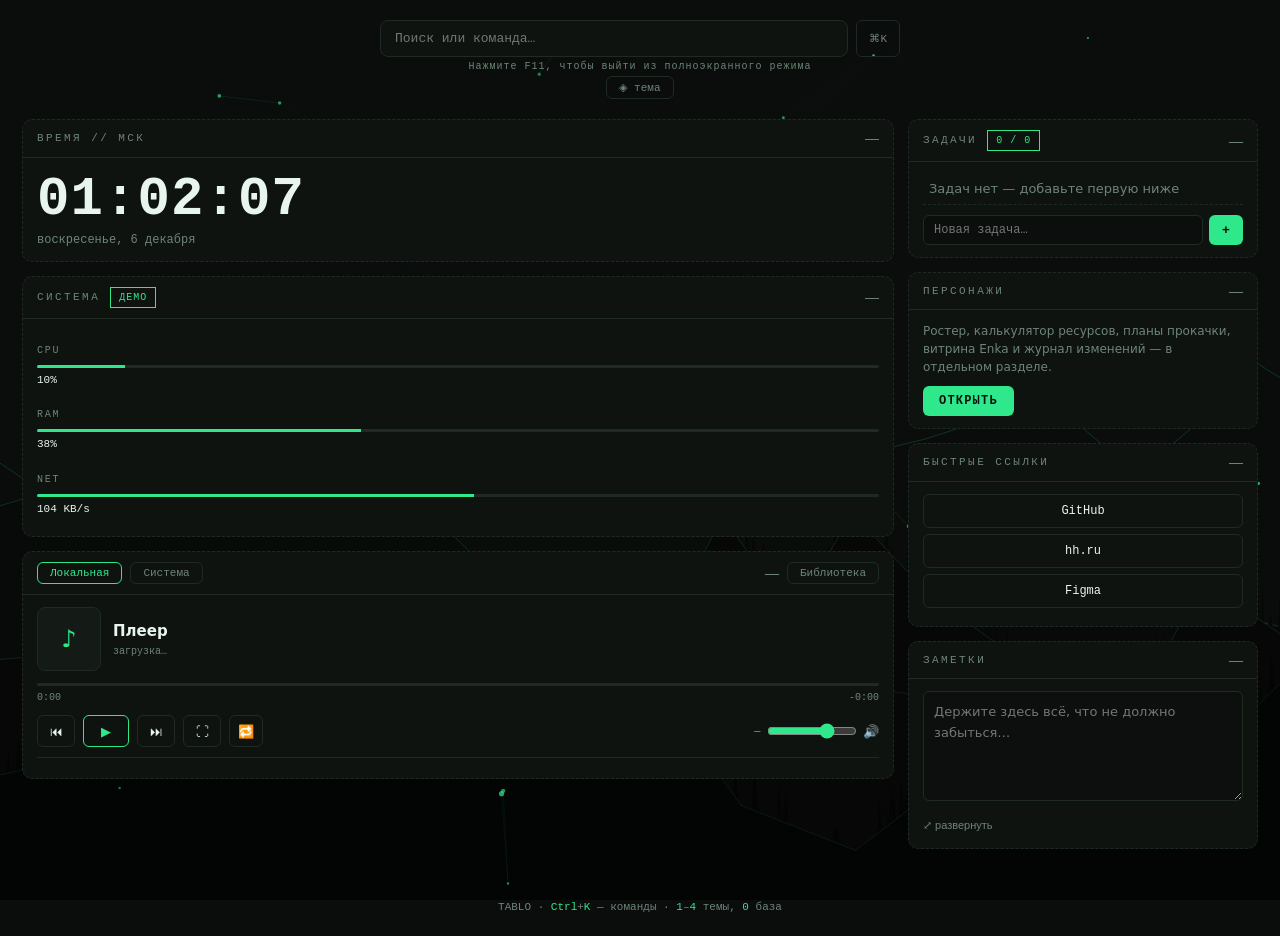
==== index.html @ 3f1c44b0 "first commit" ====
<!DOCTYPE html>
<html lang="ru">
<head>
<meta charset="utf-8">
<title>TABLO</title>
<meta name="viewport" content="width=device-width,initial-scale=1">
<style>
:root{
  --bg:#0a0d0b; --panel:#0f1310; --panel2:#141a16; --line:#1e2a22;
  --text:#e8f5ee; --muted:#6d8577; --accent:#2ee88b;
  --mono:'JetBrains Mono','Cascadia Code',Consolas,monospace;
  --h-font:'Inter',system-ui,sans-serif; --radius:8px;
}
body[data-theme="fern"]{--bg:#0a120c;--panel:#0e160f;--panel2:#122014;--line:#1d2f21;--text:#eaf7ea;--muted:#7a9a82;--accent:#7fd06a}
body[data-theme="orbit"]{--bg:#080b12;--panel:#0c101a;--panel2:#111827;--line:#1c2740;--text:#eaf0fa;--muted:#7583a3;--accent:#5aa7ff}
body[data-theme="xber"]{--bg:#060a0a;--panel:#0a1212;--panel2:#0e1919;--line:#173230;--text:#e6f7f4;--muted:#6d938d;--accent:#00e0c7}
body[data-theme="ex8"]{--bg:#050505;--panel:#0c0c0c;--panel2:#121212;--line:#1c1c1c;--text:#eaeaea;--muted:#7a7a7a;--accent:#e8e8e8}

*{box-sizing:border-box;margin:0;padding:0}
html,body{background:var(--bg);color:var(--text);font:300 14px/1.5 var(--h-font)}
::-webkit-scrollbar{width:8px;height:8px}
::-webkit-scrollbar-thumb{background:var(--line);border-radius:4px}
::-webkit-scrollbar-thumb:hover{background:var(--muted)}
#bg{position:fixed;inset:0;z-index:0}
#jserr{display:none;position:fixed;left:12px;bottom:12px;z-index:99;background:#2a0f0f;border:1px solid #a33;
  color:#ffb4b4;padding:8px 12px;font:12px var(--mono);border-radius:6px;max-width:70vw}
a{color:var(--accent)}

/* шапка */
.topbar{position:relative;z-index:5;display:flex;flex-direction:column;align-items:center;gap:4px;padding:20px 0 6px}
#cmdwrap{width:min(520px,90vw);display:flex;gap:8px;position:relative}
#cmdwrap input{flex:1;background:var(--panel);border:1px solid var(--line);border-radius:var(--radius);
  color:var(--text);font:13px var(--mono);padding:10px 14px;outline:none}
#cmdwrap input:focus{border-color:var(--accent)}
.hint{font:10px var(--mono);color:var(--muted);letter-spacing:.1em}

/* сетка виджетов */
#hud{position:relative;z-index:2;display:grid;grid-template-columns:minmax(0,1fr) 350px;gap:14px;
  padding:14px 22px 40px;align-items:start}
.hud-col{display:flex;flex-direction:column;gap:14px;min-width:0}
.widget{background:var(--panel);border:1px dashed var(--line);border-radius:10px;overflow:hidden}
.w-head{display:flex;align-items:center;gap:10px;padding:10px 14px;border-bottom:1px solid var(--line);
  font-family:var(--mono);font-size:11px;letter-spacing:.22em;color:var(--muted);text-transform:uppercase}
.w-collapse{margin-left:auto;background:none;border:none;color:var(--muted);cursor:pointer;font-size:14px}
.w-collapse:hover{color:var(--accent)}
.badge{border:1px solid var(--accent);color:var(--accent);font-family:var(--mono);font-size:10px;padding:2px 8px;letter-spacing:.1em}
.w-body{padding:12px 14px}

/* часы */
.clock-panel .time{font-family:var(--mono);font-size:54px;font-weight:800;letter-spacing:.02em;line-height:1.1}
.clock-panel .date{font-family:var(--mono);font-size:12px;color:var(--muted);margin-top:2px}

/* система */
.sys-item{padding:7px 0}
.sys-item .lbl{font-family:var(--mono);font-size:10px;letter-spacing:.18em;color:var(--muted)}
.bar{height:3px;background:var(--line);margin:6px 0 4px;border-radius:2px;overflow:hidden}
.bar-fill{height:100%;background:var(--accent);width:0;transition:width .5s}
.val{font-family:var(--mono);font-size:11px}

/* плеер */
.player-header{display:flex;gap:8px;padding:10px 14px;border-bottom:1px solid var(--line);flex-wrap:wrap}
.tabs{background:none;border:1px solid var(--line);color:var(--muted);padding:4px 12px;border-radius:6px;
  cursor:pointer;font-family:var(--mono);font-size:11px}
.tabs.active{color:var(--accent);border-color:var(--accent)}
.player-body{padding:12px 14px}
.player-top{display:flex;gap:12px;align-items:center}
.player-art{width:64px;height:64px;flex:none;border:1px solid var(--line);border-radius:8px;background:var(--panel2);
  display:flex;align-items:center;justify-content:center;font-size:24px;color:var(--accent);cursor:pointer}
.player-info{min-width:0;flex:1}
.player-info .title{font-weight:700;font-size:15px;white-space:nowrap;overflow:hidden;text-overflow:ellipsis}
.player-info .subtitle{font-family:var(--mono);font-size:10px;color:var(--muted);white-space:nowrap;overflow:hidden;text-overflow:ellipsis;margin-top:2px}
.progress-bar{height:3px;background:var(--line);margin:12px 0 4px;border-radius:2px;cursor:pointer}
.progress-fill{height:100%;background:var(--accent);width:0;border-radius:2px}
.times{display:flex;justify-content:space-between;font-family:var(--mono);font-size:10px;color:var(--muted)}
.player-controls{display:flex;gap:8px;align-items:center;margin-top:10px}
.ctl{background:none;border:1px solid var(--line);color:var(--text);width:38px;height:32px;border-radius:6px;cursor:pointer;font-size:13px}
.ctl:hover{border-color:var(--accent);color:var(--accent)}
.ctl.play{width:46px;border-color:var(--accent);color:var(--accent)}
.vol{display:flex;align-items:center;gap:6px;margin-left:auto}
.vol button{background:none;border:none;color:var(--muted);cursor:pointer;font-size:13px}
.vol input{width:90px;accent-color:var(--accent)}
.player-queue{max-height:190px;overflow:auto;margin-top:10px;border-top:1px solid var(--line);padding-top:8px}
.queue-item{padding:4px 6px;font-size:12px;cursor:pointer;border-radius:4px}
.queue-item:hover{background:var(--panel2)}
.queue-item.active{color:var(--accent)}
.queue-more{font-family:var(--mono);font-size:10px;color:var(--muted);padding:6px}

/* задачи */
.task-item{display:flex;justify-content:space-between;gap:8px;padding:5px 6px;font-size:13px;cursor:pointer;border-bottom:1px dashed var(--line)}
.task-item.done{color:var(--muted);text-decoration:line-through}
.task-item .rm{color:var(--muted)}
.task-item .rm:hover{color:#e06c6c}
.task-input-wrapper{display:flex;gap:6px;margin-top:10px}
.task-input-wrapper input{flex:1;background:rgba(0,0,0,.25);border:1px solid var(--line);border-radius:6px;
  color:var(--text);font:12px var(--mono);padding:7px 10px;outline:none}
.task-input-wrapper button{width:34px;background:var(--accent);border:none;border-radius:6px;color:#06130c;font-weight:700;cursor:pointer}

/* персонажи-виджет, ссылки */
.char-panel p,.links-panel p{font-size:12px;color:var(--muted);margin-bottom:10px}
.btn-accent{background:var(--accent);color:#06130c;border:none;border-radius:6px;padding:8px 16px;
  font-family:var(--mono);font-size:12px;font-weight:700;letter-spacing:.1em;cursor:pointer}
.q-link{display:block;background:none;border:1px solid var(--line);color:var(--text);border-radius:6px;
  padding:7px 10px;font-family:var(--mono);font-size:12px;text-decoration:none;margin-bottom:6px;text-align:center}
.q-link:hover{border-color:var(--accent);color:var(--accent)}

/* заметки */
#notesInline{width:100%;min-height:110px;background:rgba(0,0,0,.2);border:1px solid var(--line);border-radius:6px;
  color:var(--text);font:13px/1.6 var(--h-font);padding:10px;resize:vertical;outline:none}
#notesInline:focus{border-color:var(--accent)}

#foot{position:relative;z-index:2;text-align:center;font-family:var(--mono);font-size:11px;color:var(--muted);padding:10px 0 20px}
#foot code{color:var(--accent)}

/* оверлеи */
.overlay{position:fixed;inset:0;z-index:50;display:none;background:rgba(4,8,7,.72);backdrop-filter:blur(6px)}
.overlay.on{display:flex;align-items:center;justify-content:center}
.page-box{width:min(1200px,94vw);height:min(760px,92vh);background:var(--bg);border:1px solid var(--line);
  border-radius:12px;overflow:hidden;display:flex;flex-direction:column}
.page-head{display:flex;align-items:center;gap:14px;padding:14px 18px;border-bottom:1px solid var(--line);
  font-family:var(--mono);font-size:12px;letter-spacing:.2em;color:var(--accent)}
.page-close{margin-left:auto;background:none;border:1px solid var(--line);color:var(--muted);
  border-radius:6px;width:32px;height:32px;cursor:pointer}
.page-close:hover{color:var(--accent);border-color:var(--accent)}

/* персонажи */
.cp-grid{display:grid;grid-template-columns:280px 1fr;min-height:0;flex:1}
#cpRoster{overflow-y:auto;border-right:1px solid var(--line)}
.cp-rtile{padding:9px 12px;border-bottom:1px solid var(--line);cursor:pointer}
.cp-rtile:hover{background:var(--panel2)}
.cp-rtile.act{background:var(--panel2)}
.cp-rtile .nm{font-weight:700;font-size:13px}
.cp-rtile .sub{font-family:var(--mono);font-size:10px;color:var(--muted)}
.cp-right{overflow-y:auto;padding:16px 18px}
.cpc-name{font-size:20px;font-weight:800}
.cpc-sub{font-family:var(--mono);font-size:11px;color:var(--muted);margin-top:2px}
.cpc-lvl{font-family:var(--mono);font-size:10px;color:var(--muted);letter-spacing:.12em;text-transform:uppercase;margin-top:8px}
.cpc-top{display:flex;gap:14px;align-items:flex-start}
.cpc-hex{width:76px;height:84px;flex:none;clip-path:polygon(50% 0,100% 25%,100% 75%,50% 100%,0 75%,0 25%);
  background:var(--panel2);display:flex;align-items:center;justify-content:center;font-size:30px;font-weight:800;color:var(--accent)}
.calc{display:grid;grid-template-columns:repeat(4,1fr);gap:8px;margin:14px 0}
.calc label{font-family:var(--mono);font-size:9px;letter-spacing:.12em;color:var(--muted);display:block;margin-bottom:4px}
.calc input{width:100%;background:rgba(0,0,0,.3);border:1px solid var(--line);border-radius:6px;
  color:var(--text);font-family:var(--mono);font-size:13px;padding:7px 9px;outline:none}
.calc input:focus{border-color:var(--accent)}
.mrow{display:flex;justify-content:space-between;gap:10px;padding:5px 0;border-bottom:1px dashed var(--line);font-size:12px}
.sec-ttl{font-family:var(--mono);font-size:10px;letter-spacing:.2em;color:var(--muted);text-transform:uppercase;margin:16px 0 8px}
.pl-card{border:1px solid var(--line);border-radius:8px;padding:10px 12px;margin-bottom:10px}
.pl-head{display:flex;justify-content:space-between;align-items:center;margin-bottom:6px}
.pl-head .nm{font-weight:700;font-size:13px}
.pl-head .del{cursor:pointer;color:var(--muted)}
.pl-head .del:hover{color:#e06c6c}
.pl-head .upd{font-family:var(--mono);font-size:9px;color:var(--muted);margin-left:8px}
.pl-item{display:flex;gap:8px;align-items:center;padding:4px 0;font-size:12px;border-bottom:1px dashed var(--line)}
.pl-item.ok{color:var(--muted);text-decoration:line-through}
.pl-item .cnt{font-family:var(--mono);font-size:11px;min-width:110px}
.pl-item .nmx{flex:1}
.pl-dec button{margin-left:4px;background:none;border:1px solid var(--line);color:var(--text);
  border-radius:4px;cursor:pointer;font-size:10px;padding:2px 7px}
.pl-dec button:hover{border-color:var(--accent);color:var(--accent)}

/* Enka / журнал / todo */
.enk-wrap{margin-top:18px;border-top:1px dashed var(--line);padding-top:14px}
.enk-head{display:flex;gap:10px;align-items:center;margin-bottom:10px;flex-wrap:wrap}
.enk-ttl{font-family:var(--mono);letter-spacing:.2em;font-size:11px;color:var(--muted)}
.enk-profile{font-size:12px;color:var(--muted);margin-bottom:10px}
.enk-row{display:flex;gap:10px;align-items:baseline;padding:7px 10px;border:1px solid var(--line);
  border-radius:var(--radius);margin-bottom:6px;flex-wrap:wrap}
.enk-name{font-weight:600;font-size:13px;min-width:150px}
.enk-sub{font-family:var(--mono);font-size:10px;color:var(--muted)}
.enk-star{color:#e8c34a;font-size:10px;letter-spacing:1px}
.enk-sel{background:rgba(0,0,0,.25);border:1px solid var(--line);border-radius:var(--radius);
  color:var(--text);font-family:var(--mono);font-size:11px;padding:4px 6px;outline:none;margin-left:auto}
.enk-sel option{background:#10141a;color:#eee}
.clog-row{display:flex;gap:10px;font-size:12px;padding:5px 6px;border-bottom:1px dashed var(--line)}
.clog-row .ts{font-family:var(--mono);font-size:10px;color:var(--muted);min-width:120px;font-variant-numeric:tabular-nums}
.clog-more{font-family:var(--mono);font-size:10px;color:var(--muted);padding:6px 0}
.todo-row{display:flex;justify-content:space-between;gap:10px;padding:5px 6px;font-size:12px;border-bottom:1px dashed var(--line)}
.todo-row b{font-variant-numeric:tabular-nums}

/* полноэкранный плеер */
.pf-box{width:min(520px,92vw);border:1px solid var(--line);background:var(--bg);border-radius:12px;padding:22px;position:relative;text-align:center}
.pf-close{position:absolute;top:12px;right:12px;background:none;border:1px solid var(--line);color:var(--muted);
  border-radius:6px;width:32px;height:32px;cursor:pointer}
.pf-close:hover{color:var(--accent);border-color:var(--accent)}
.pf-art{width:120px;height:120px;margin:6px auto 0;border:1px solid var(--line);border-radius:12px;background:var(--panel2);
  display:flex;align-items:center;justify-content:center;font-size:44px;color:var(--accent)}
.pf-title{font-size:18px;font-weight:800;margin-top:14px}
.pf-sub{font-family:var(--mono);font-size:11px;color:var(--muted);margin-top:4px}
.pf-controls{display:flex;gap:10px;justify-content:center;margin-top:18px}
.pf-controls .ctl{width:46px;height:40px}

/* палитра команд */
#palette{position:fixed;inset:0;z-index:70;display:none;background:rgba(4,8,7,.6);backdrop-filter:blur(4px)}
#palette.on{display:flex;align-items:flex-start;justify-content:center;padding-top:18vh}
.pal-box{width:min(560px,92vw);background:var(--bg);border:1px solid var(--accent);border-radius:10px;overflow:hidden;
  box-shadow:0 30px 80px rgba(0,0,0,.5)}
.pal-input{width:100%;background:none;border:none;outline:none;color:var(--text);padding:14px;font-family:var(--mono);font-size:14px}
.pal-list{max-height:320px;overflow:auto;border-top:1px solid var(--line)}
.pal-item{display:flex;justify-content:space-between;gap:10px;padding:9px 14px;font-size:13px;cursor:pointer}
.pal-item.sel,.pal-item:hover{background:rgba(46,232,139,.1)}
.pal-item .k{font-family:var(--mono);font-size:10px;color:var(--muted)}

@media (max-width:1100px){#hud{grid-template-columns:1fr}}
</style>
</head>
<body>
<canvas id="bg"></canvas>
<div id="jserr"></div>

<header class="topbar">
  <div id="cmdwrap">
    <input id="cmdInput" placeholder="Поиск или команда…" autocomplete="off">
    <button id="btnCmds" class="tabs" title="Палитра команд">⌘K</button>
  </div>
  <div class="hint">Нажмите F11, чтобы выйти из полноэкранного режима</div>
  <button id="btnTheme" class="tabs">◈ тема</button>
</header>

<div id="hud">
  <div class="hud-col">
    <div class="widget clock-panel">
      <div class="w-head"><span>Время // МСК</span><button class="w-collapse">—</button></div>
      <div class="w-body">
        <div class="time">00:00:00</div>
        <div class="date">—</div>
      </div>
    </div>

    <div class="widget sys-panel">
      <div class="w-head"><span>Система</span><span class="badge" id="sysBadge">ДЕМО</span><button class="w-collapse">—</button></div>
      <div class="w-body">
        <div class="sys-item"><span class="lbl">CPU</span><div class="bar"><div class="bar-fill"></div></div><div class="val">0%</div></div>
        <div class="sys-item"><span class="lbl">RAM</span><div class="bar"><div class="bar-fill"></div></div><div class="val">0%</div></div>
        <div class="sys-item"><span class="lbl">NET</span><div class="bar"><div class="bar-fill"></div></div><div class="val">0 KB/s</div></div>
      </div>
    </div>

    <div class="widget player-panel">
      <div class="player-header">
        <button class="tabs active">Локальная</button>
        <button class="tabs">Система</button>
        <button class="w-collapse">—</button>
      </div>
      <div class="player-body">
        <div class="player-top">
          <div class="player-art">♪</div>
          <div class="player-info">
            <div class="title">Плеер</div>
            <div class="subtitle">загрузка…</div>
          </div>
        </div>
        <div class="progress-bar"><div class="progress-fill"></div></div>
        <div class="times"><span class="time-cur">0:00</span><span class="time-left">-0:00</span></div>
        <div class="player-controls">
          <button class="ctl" id="prev">⏮</button>
          <button class="ctl play" id="play">▶</button>
          <button class="ctl" id="next">⏭</button>
          <button class="ctl" id="btnFull" title="Полный экран">⛶</button>
          <div class="vol">
            <button class="vminus" title="Тише">−</button>
            <input type="range" min="0" max="100" value="70">
            <button class="mute">🔊</button>
          </div>
        </div>
        <div class="player-queue"></div>
      </div>
    </div>
  </div>

  <div class="hud-col">
    <div class="widget tasks-panel">
      <div class="w-head"><span>Задачи</span><span class="badge" id="taskCount">0 / 0</span><button class="w-collapse">—</button></div>
      <div class="w-body">
        <div id="mainTasks"></div>
        <div class="task-input-wrapper">
          <input placeholder="Новая задача…">
          <button>+</button>
        </div>
      </div>
    </div>

    <div class="widget char-panel">
      <div class="w-head"><span>Персонажи</span><button class="w-collapse">—</button></div>
      <div class="w-body">
        <p>Ростер, калькулятор ресурсов, планы прокачки, витрина Enka и журнал изменений — в отдельном разделе.</p>
        <button class="btn-accent" id="btnChars">ОТКРЫТЬ</button>
      </div>
    </div>

    <div class="widget links-panel">
      <div class="w-head"><span>Быстрые ссылки</span><button class="w-collapse">—</button></div>
      <div class="w-body">
        <a class="q-link" href="https://github.com" target="_blank">GitHub</a>
        <a class="q-link" href="https://hh.ru" target="_blank">hh.ru</a>
        <a class="q-link" href="https://figma.com" target="_blank">Figma</a>
      </div>
    </div>

    <div class="widget notes-panel">
      <div class="w-head"><span>Заметки</span><button class="w-collapse">—</button></div>
      <div class="w-body">
        <textarea id="notesInline" placeholder="Держите здесь всё, что не должно забыться…"></textarea>
      </div>
    </div>
  </div>
</div>

<div id="foot"></div>

<!-- полный экран плеера -->
<div id="playerFull" class="overlay">
  <div class="pf-box">
    <button class="pf-close">✕</button>
    <div class="pf-art">♪</div>
    <div class="pf-title">—</div>
    <div class="pf-sub">—</div>
    <div class="pf-controls">
      <button class="ctl" id="pfPrev">⏮</button>
      <button class="ctl play" id="pfPlay">▶</button>
      <button class="ctl" id="pfNext">⏭</button>
    </div>
  </div>
</div>

<!-- персонажи -->
<div id="charsPage" class="overlay">
  <div class="page-box">
    <div class="page-head"><span>ПЕРСОНАЖИ // GENSHIN</span><button class="page-close" id="cpBack">✕</button></div>
    <div class="cp-grid">
      <div id="cpRoster"></div>
      <div class="cp-right" id="cpRight">
        <div id="cpCard"></div>
        <div class="calc">
          <div><label>УР. СЕЙЧАС</label><input id="cpLvlCur" type="number" value="1" min="1" max="89"></div>
          <div><label>УР. ЦЕЛЬ</label><input id="cpLvlTgt" type="number" value="90" min="2" max="90"></div>
          <div><label>ТАЛАНТ СЕЙЧАС</label><input id="cpTalCur" type="number" value="1" min="1" max="9"></div>
          <div><label>ТАЛАНТ ЦЕЛЬ</label><input id="cpTalTgt" type="number" value="10" min="1" max="10"></div>
        </div>
        <div id="cpRes"></div>
        <div style="margin:14px 0"><button class="btn-accent" id="cpToPlan">Добавить в план ✚</button></div>
        <div class="sec-ttl">Планы прокачки</div>
        <div id="cpPlans"></div>
      </div>
    </div>
  </div>
</div>

<!-- палитра команд -->
<div id="palette">
  <div class="pal-box">
    <input class="pal-input" placeholder="Команда…">
    <div class="pal-list"></div>
  </div>
</div>

<script src="assets/js/index.js"></script>
</body>
</html>
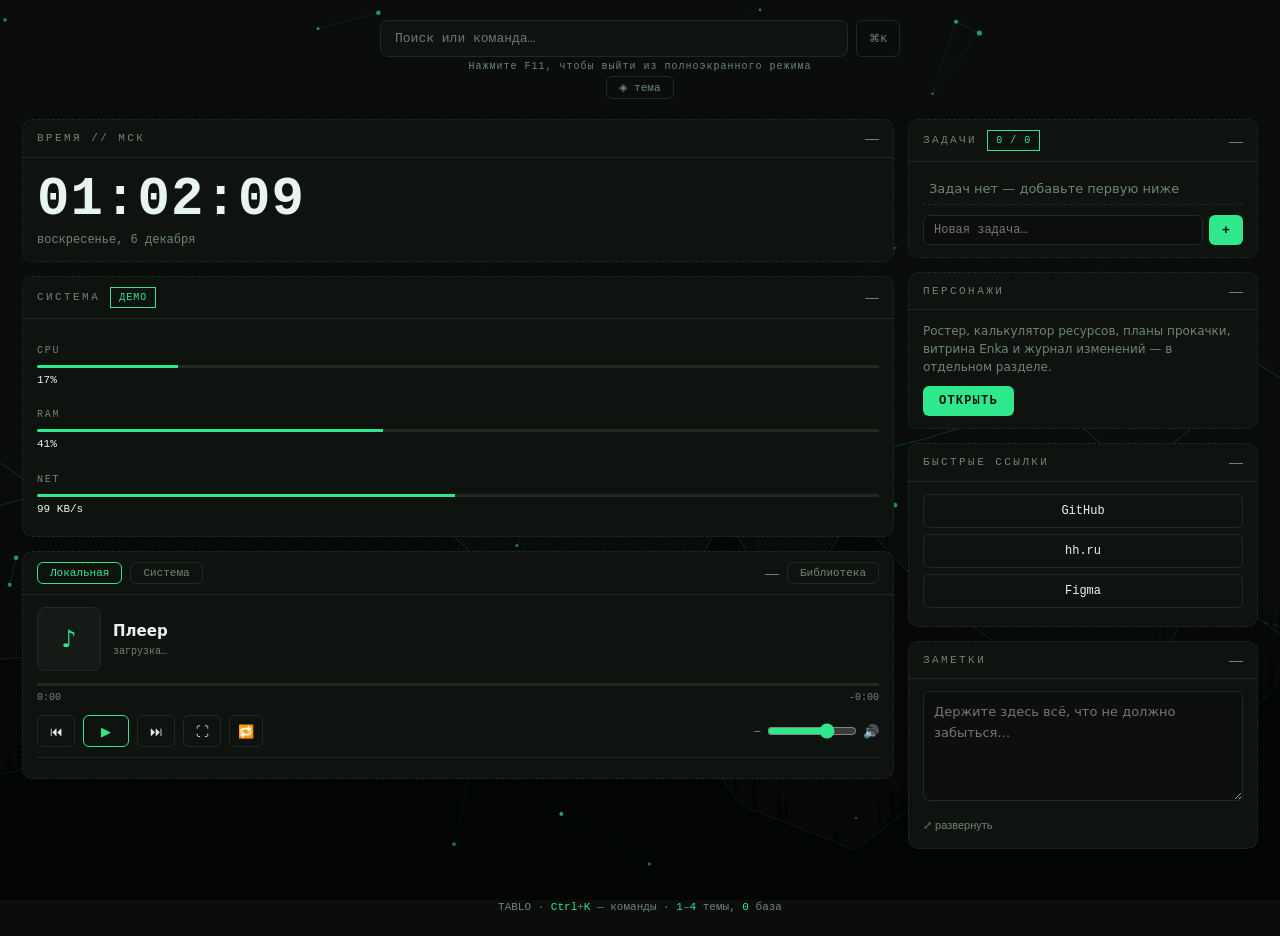
==== commit 677d53cc: "Update index.html" ====
--- a/index.html
+++ b/index.html
@@ -4,6 +4,7 @@
 <meta charset="utf-8">
 <title>TABLO</title>
 <meta name="viewport" content="width=device-width,initial-scale=1">
+ <link rel="icon" href="favicon.png">
 <style>
 :root{
   --bg:#0a0d0b; --panel:#0f1310; --panel2:#141a16; --line:#1e2a22;
@@ -355,4 +356,4 @@
 
 <script src="assets/js/index.js"></script>
 </body>
-</html>+</html>
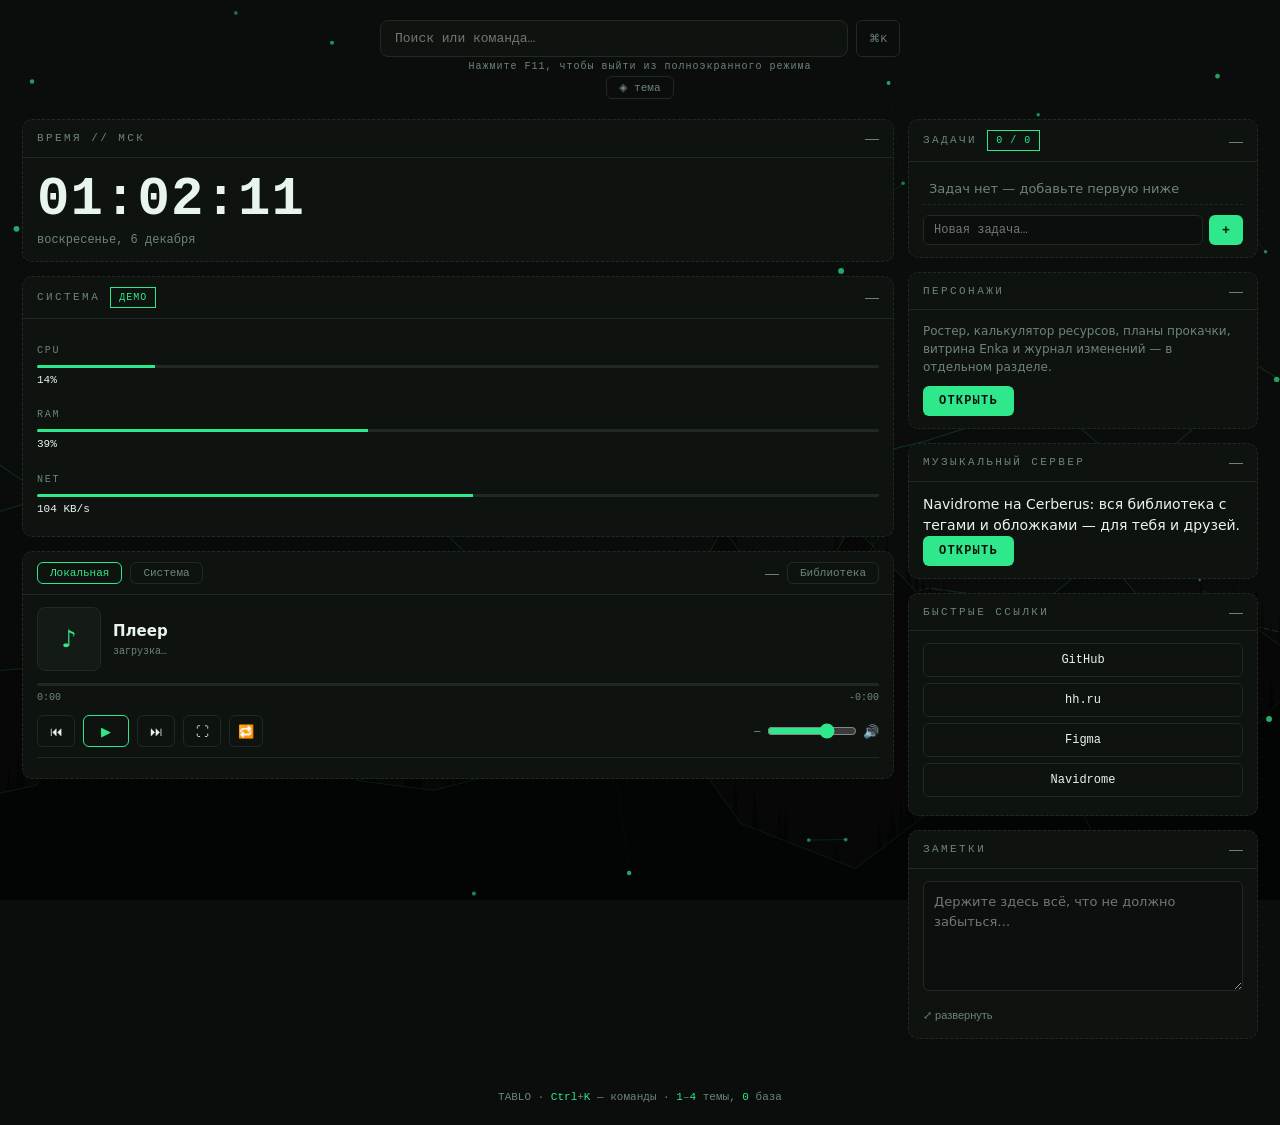
==== commit 7615426b: "Update index.html" ====
--- a/index.html
+++ b/index.html
@@ -4,7 +4,6 @@
 <meta charset="utf-8">
 <title>TABLO</title>
 <meta name="viewport" content="width=device-width,initial-scale=1">
- <link rel="icon" href="favicon.png">
 <style>
 :root{
   --bg:#0a0d0b; --panel:#0f1310; --panel2:#141a16; --line:#1e2a22;
@@ -288,12 +287,22 @@
       </div>
     </div>
 
+
+    <div class="widget music-panel">
+      <div class="w-head"><span>Музыкальный сервер</span><button class="w-collapse">—</button></div>
+      <div class="w-body">
+        <p>Navidrome на Cerberus: вся библиотека с тегами и обложками — для тебя и друзей.</p>
+        <button class="btn-accent" id="btnMusic">ОТКРЫТЬ</button>
+      </div>
+    </div>
+
     <div class="widget links-panel">
       <div class="w-head"><span>Быстрые ссылки</span><button class="w-collapse">—</button></div>
       <div class="w-body">
         <a class="q-link" href="https://github.com" target="_blank">GitHub</a>
         <a class="q-link" href="https://hh.ru" target="_blank">hh.ru</a>
         <a class="q-link" href="https://figma.com" target="_blank">Figma</a>
+        <a class="q-link" href="http://192.168.0.203:4533" target="_blank">Navidrome</a>
       </div>
     </div>
 
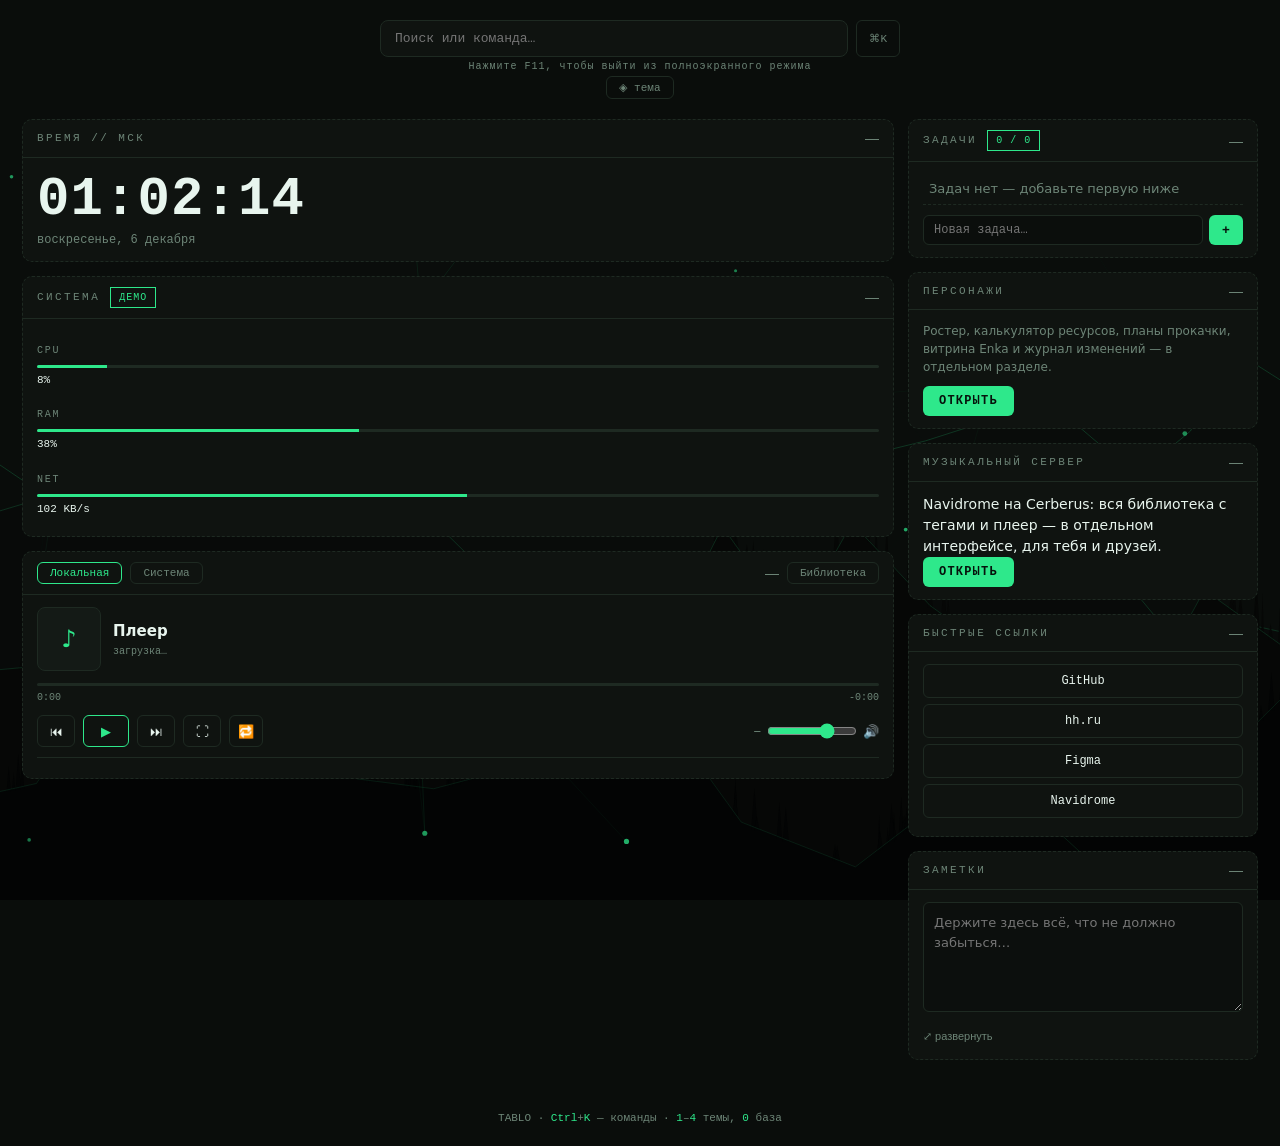
==== commit 7c078c23: "Update index.html" ====
--- a/index.html
+++ b/index.html
@@ -287,11 +287,10 @@
       </div>
     </div>
 
-
     <div class="widget music-panel">
       <div class="w-head"><span>Музыкальный сервер</span><button class="w-collapse">—</button></div>
       <div class="w-body">
-        <p>Navidrome на Cerberus: вся библиотека с тегами и обложками — для тебя и друзей.</p>
+        <p>Navidrome на Cerberus: вся библиотека с тегами и плеер — в отдельном интерфейсе, для тебя и друзей.</p>
         <button class="btn-accent" id="btnMusic">ОТКРЫТЬ</button>
       </div>
     </div>
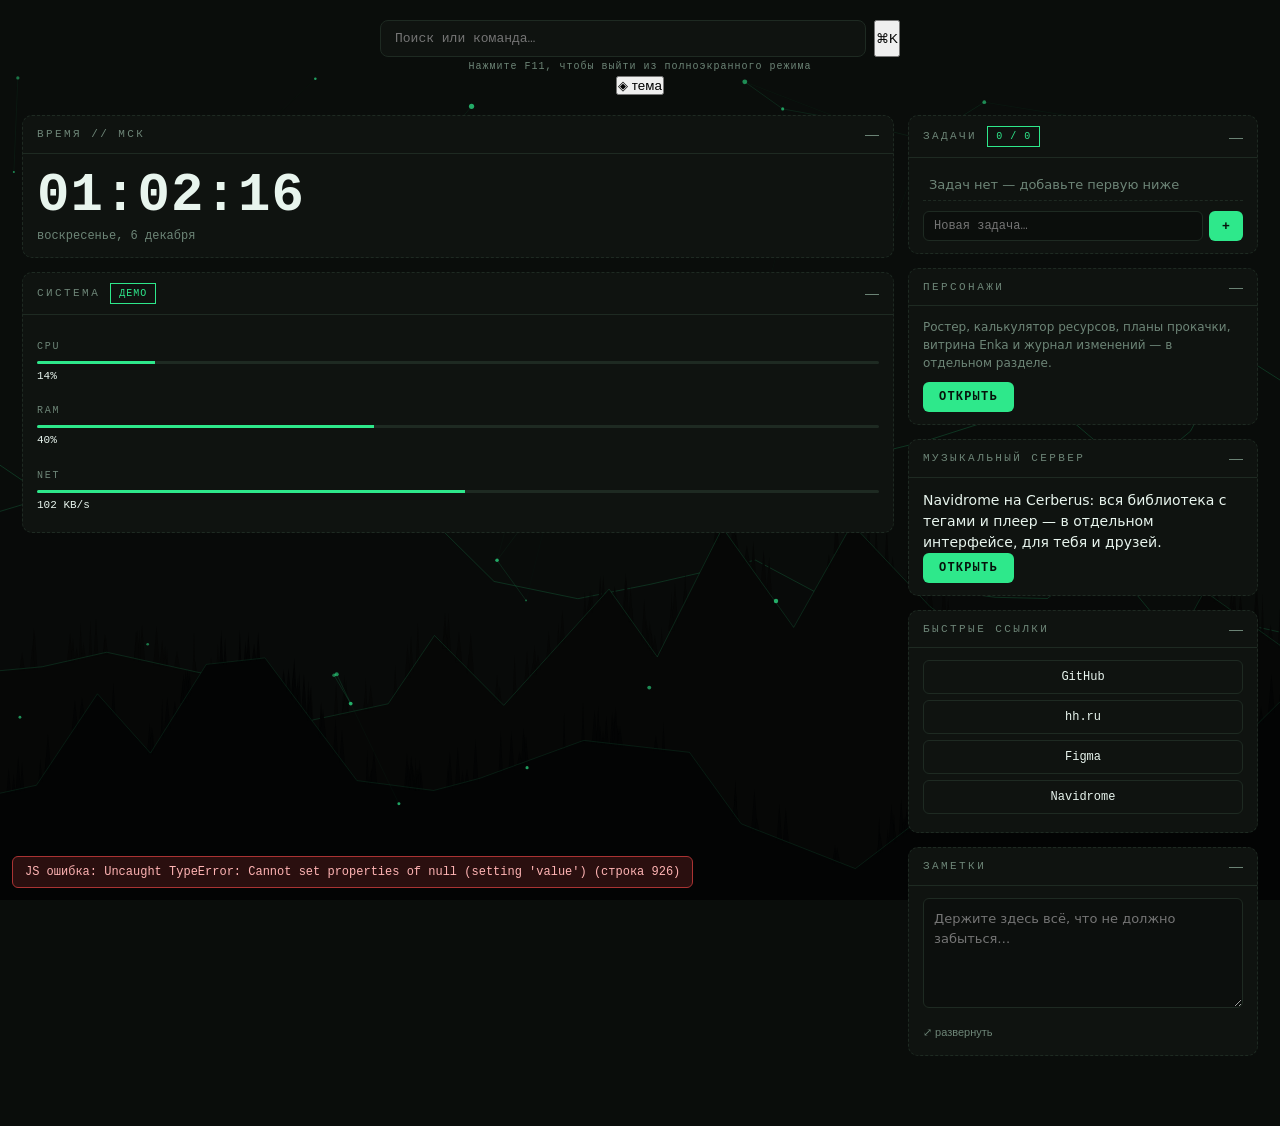
==== commit 6038ba3c: "Update index.html" ====
--- a/index.html
+++ b/index.html
@@ -56,34 +56,6 @@
 .bar{height:3px;background:var(--line);margin:6px 0 4px;border-radius:2px;overflow:hidden}
 .bar-fill{height:100%;background:var(--accent);width:0;transition:width .5s}
 .val{font-family:var(--mono);font-size:11px}
-
-/* плеер */
-.player-header{display:flex;gap:8px;padding:10px 14px;border-bottom:1px solid var(--line);flex-wrap:wrap}
-.tabs{background:none;border:1px solid var(--line);color:var(--muted);padding:4px 12px;border-radius:6px;
-  cursor:pointer;font-family:var(--mono);font-size:11px}
-.tabs.active{color:var(--accent);border-color:var(--accent)}
-.player-body{padding:12px 14px}
-.player-top{display:flex;gap:12px;align-items:center}
-.player-art{width:64px;height:64px;flex:none;border:1px solid var(--line);border-radius:8px;background:var(--panel2);
-  display:flex;align-items:center;justify-content:center;font-size:24px;color:var(--accent);cursor:pointer}
-.player-info{min-width:0;flex:1}
-.player-info .title{font-weight:700;font-size:15px;white-space:nowrap;overflow:hidden;text-overflow:ellipsis}
-.player-info .subtitle{font-family:var(--mono);font-size:10px;color:var(--muted);white-space:nowrap;overflow:hidden;text-overflow:ellipsis;margin-top:2px}
-.progress-bar{height:3px;background:var(--line);margin:12px 0 4px;border-radius:2px;cursor:pointer}
-.progress-fill{height:100%;background:var(--accent);width:0;border-radius:2px}
-.times{display:flex;justify-content:space-between;font-family:var(--mono);font-size:10px;color:var(--muted)}
-.player-controls{display:flex;gap:8px;align-items:center;margin-top:10px}
-.ctl{background:none;border:1px solid var(--line);color:var(--text);width:38px;height:32px;border-radius:6px;cursor:pointer;font-size:13px}
-.ctl:hover{border-color:var(--accent);color:var(--accent)}
-.ctl.play{width:46px;border-color:var(--accent);color:var(--accent)}
-.vol{display:flex;align-items:center;gap:6px;margin-left:auto}
-.vol button{background:none;border:none;color:var(--muted);cursor:pointer;font-size:13px}
-.vol input{width:90px;accent-color:var(--accent)}
-.player-queue{max-height:190px;overflow:auto;margin-top:10px;border-top:1px solid var(--line);padding-top:8px}
-.queue-item{padding:4px 6px;font-size:12px;cursor:pointer;border-radius:4px}
-.queue-item:hover{background:var(--panel2)}
-.queue-item.active{color:var(--accent)}
-.queue-more{font-family:var(--mono);font-size:10px;color:var(--muted);padding:6px}
 
 /* задачи */
 .task-item{display:flex;justify-content:space-between;gap:8px;padding:5px 6px;font-size:13px;cursor:pointer;border-bottom:1px dashed var(--line)}
@@ -177,18 +149,6 @@
 .todo-row{display:flex;justify-content:space-between;gap:10px;padding:5px 6px;font-size:12px;border-bottom:1px dashed var(--line)}
 .todo-row b{font-variant-numeric:tabular-nums}
 
-/* полноэкранный плеер */
-.pf-box{width:min(520px,92vw);border:1px solid var(--line);background:var(--bg);border-radius:12px;padding:22px;position:relative;text-align:center}
-.pf-close{position:absolute;top:12px;right:12px;background:none;border:1px solid var(--line);color:var(--muted);
-  border-radius:6px;width:32px;height:32px;cursor:pointer}
-.pf-close:hover{color:var(--accent);border-color:var(--accent)}
-.pf-art{width:120px;height:120px;margin:6px auto 0;border:1px solid var(--line);border-radius:12px;background:var(--panel2);
-  display:flex;align-items:center;justify-content:center;font-size:44px;color:var(--accent)}
-.pf-title{font-size:18px;font-weight:800;margin-top:14px}
-.pf-sub{font-family:var(--mono);font-size:11px;color:var(--muted);margin-top:4px}
-.pf-controls{display:flex;gap:10px;justify-content:center;margin-top:18px}
-.pf-controls .ctl{width:46px;height:40px}
-
 /* палитра команд */
 #palette{position:fixed;inset:0;z-index:70;display:none;background:rgba(4,8,7,.6);backdrop-filter:blur(4px)}
 #palette.on{display:flex;align-items:flex-start;justify-content:center;padding-top:18vh}
@@ -234,37 +194,6 @@
         <div class="sys-item"><span class="lbl">NET</span><div class="bar"><div class="bar-fill"></div></div><div class="val">0 KB/s</div></div>
       </div>
     </div>
-
-    <div class="widget player-panel">
-      <div class="player-header">
-        <button class="tabs active">Локальная</button>
-        <button class="tabs">Система</button>
-        <button class="w-collapse">—</button>
-      </div>
-      <div class="player-body">
-        <div class="player-top">
-          <div class="player-art">♪</div>
-          <div class="player-info">
-            <div class="title">Плеер</div>
-            <div class="subtitle">загрузка…</div>
-          </div>
-        </div>
-        <div class="progress-bar"><div class="progress-fill"></div></div>
-        <div class="times"><span class="time-cur">0:00</span><span class="time-left">-0:00</span></div>
-        <div class="player-controls">
-          <button class="ctl" id="prev">⏮</button>
-          <button class="ctl play" id="play">▶</button>
-          <button class="ctl" id="next">⏭</button>
-          <button class="ctl" id="btnFull" title="Полный экран">⛶</button>
-          <div class="vol">
-            <button class="vminus" title="Тише">−</button>
-            <input type="range" min="0" max="100" value="70">
-            <button class="mute">🔊</button>
-          </div>
-        </div>
-        <div class="player-queue"></div>
-      </div>
-    </div>
   </div>
 
   <div class="hud-col">
@@ -315,21 +244,6 @@
 </div>
 
 <div id="foot"></div>
-
-<!-- полный экран плеера -->
-<div id="playerFull" class="overlay">
-  <div class="pf-box">
-    <button class="pf-close">✕</button>
-    <div class="pf-art">♪</div>
-    <div class="pf-title">—</div>
-    <div class="pf-sub">—</div>
-    <div class="pf-controls">
-      <button class="ctl" id="pfPrev">⏮</button>
-      <button class="ctl play" id="pfPlay">▶</button>
-      <button class="ctl" id="pfNext">⏭</button>
-    </div>
-  </div>
-</div>
 
 <!-- персонажи -->
 <div id="charsPage" class="overlay">
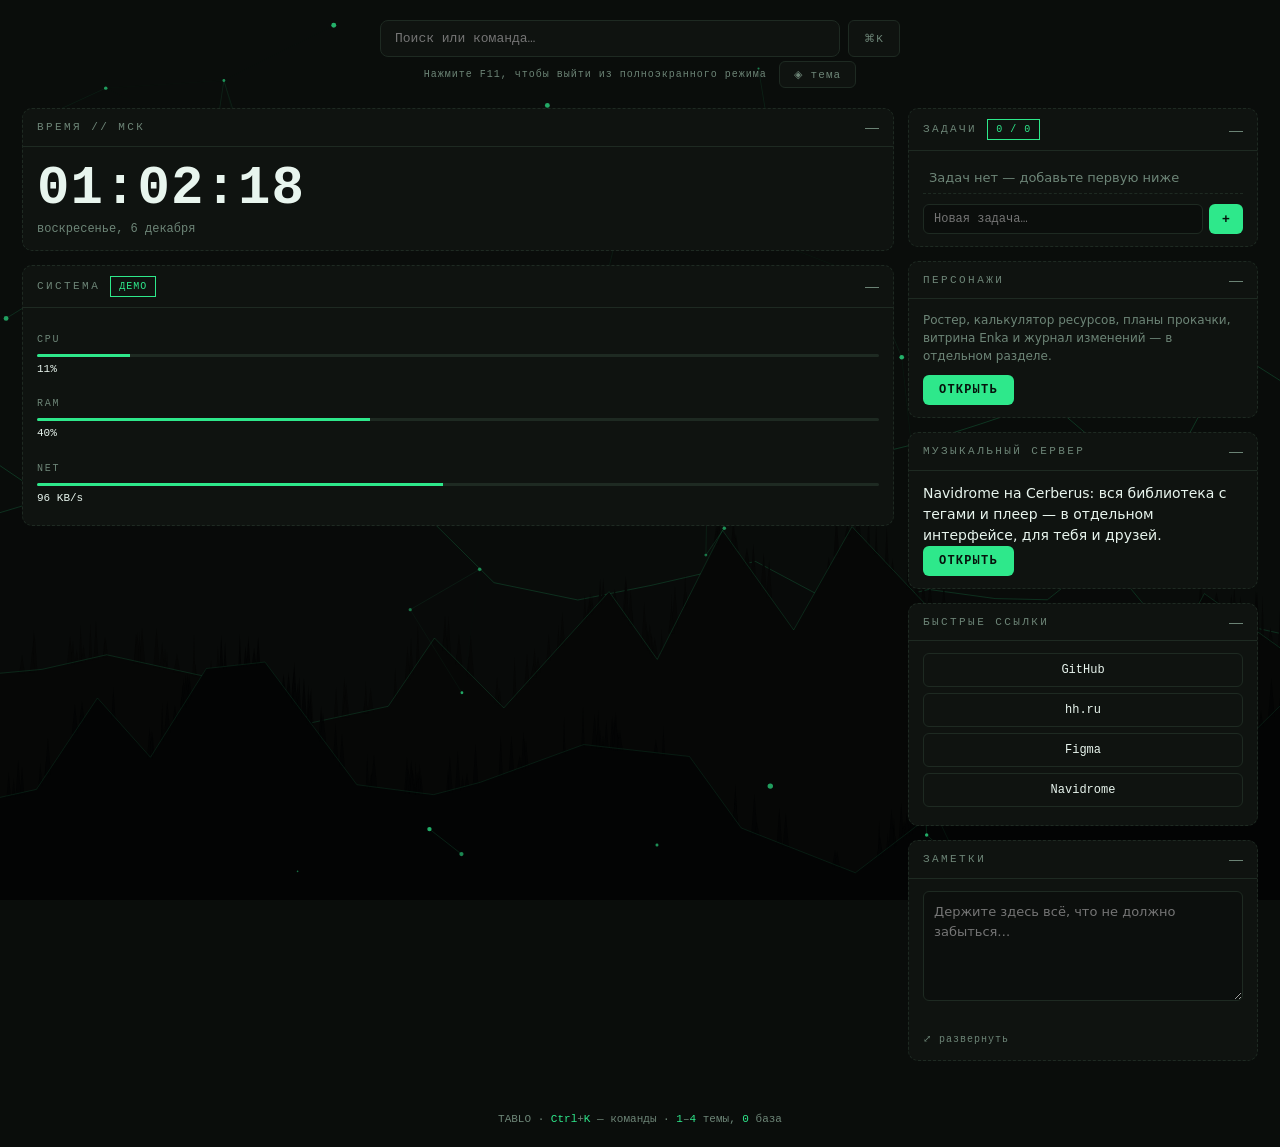
==== commit aa15a150: "Update index.html" ====
--- a/index.html
+++ b/index.html
@@ -34,6 +34,15 @@
 #cmdwrap input:focus{border-color:var(--accent)}
 .hint{font:10px var(--mono);color:var(--muted);letter-spacing:.1em}
 
+/* кнопки шапки: тема и палитра команд */
+#btnTheme,#btnCmds{
+  background:var(--panel);border:1px solid var(--line);color:var(--muted);
+  border-radius:6px;padding:6px 14px;font-family:var(--mono);font-size:11px;
+  letter-spacing:.1em;cursor:pointer;transition:border-color .3s,color .3s;
+}
+#btnTheme:hover,#btnCmds:hover{border-color:var(--accent);color:var(--accent)}
+#btnCmds{width:52px;flex:none}
+
 /* сетка виджетов */
 #hud{position:relative;z-index:2;display:grid;grid-template-columns:minmax(0,1fr) 350px;gap:14px;
   padding:14px 22px 40px;align-items:start}
@@ -79,6 +88,10 @@
 #notesInline{width:100%;min-height:110px;background:rgba(0,0,0,.2);border:1px solid var(--line);border-radius:6px;
   color:var(--text);font:13px/1.6 var(--h-font);padding:10px;resize:vertical;outline:none}
 #notesInline:focus{border-color:var(--accent)}
+.notes-status{font-family:var(--mono);font-size:10px;color:var(--muted);margin-top:6px;height:14px}
+.notes-more{margin-top:4px;background:none;border:none;color:var(--muted);font-family:var(--mono);
+  font-size:10px;letter-spacing:.1em;cursor:pointer;padding:0}
+.notes-more:hover{color:var(--accent)}
 
 #foot{position:relative;z-index:2;text-align:center;font-family:var(--mono);font-size:11px;color:var(--muted);padding:10px 0 20px}
 #foot code{color:var(--accent)}
@@ -170,10 +183,12 @@
 <header class="topbar">
   <div id="cmdwrap">
     <input id="cmdInput" placeholder="Поиск или команда…" autocomplete="off">
-    <button id="btnCmds" class="tabs" title="Палитра команд">⌘K</button>
-  </div>
-  <div class="hint">Нажмите F11, чтобы выйти из полноэкранного режима</div>
-  <button id="btnTheme" class="tabs">◈ тема</button>
+    <button id="btnCmds" title="Палитра команд">⌘K</button>
+  </div>
+  <div style="display:flex;gap:12px;align-items:center">
+    <span class="hint">Нажмите F11, чтобы выйти из полноэкранного режима</span>
+    <button id="btnTheme">◈ тема</button>
+  </div>
 </header>
 
 <div id="hud">
